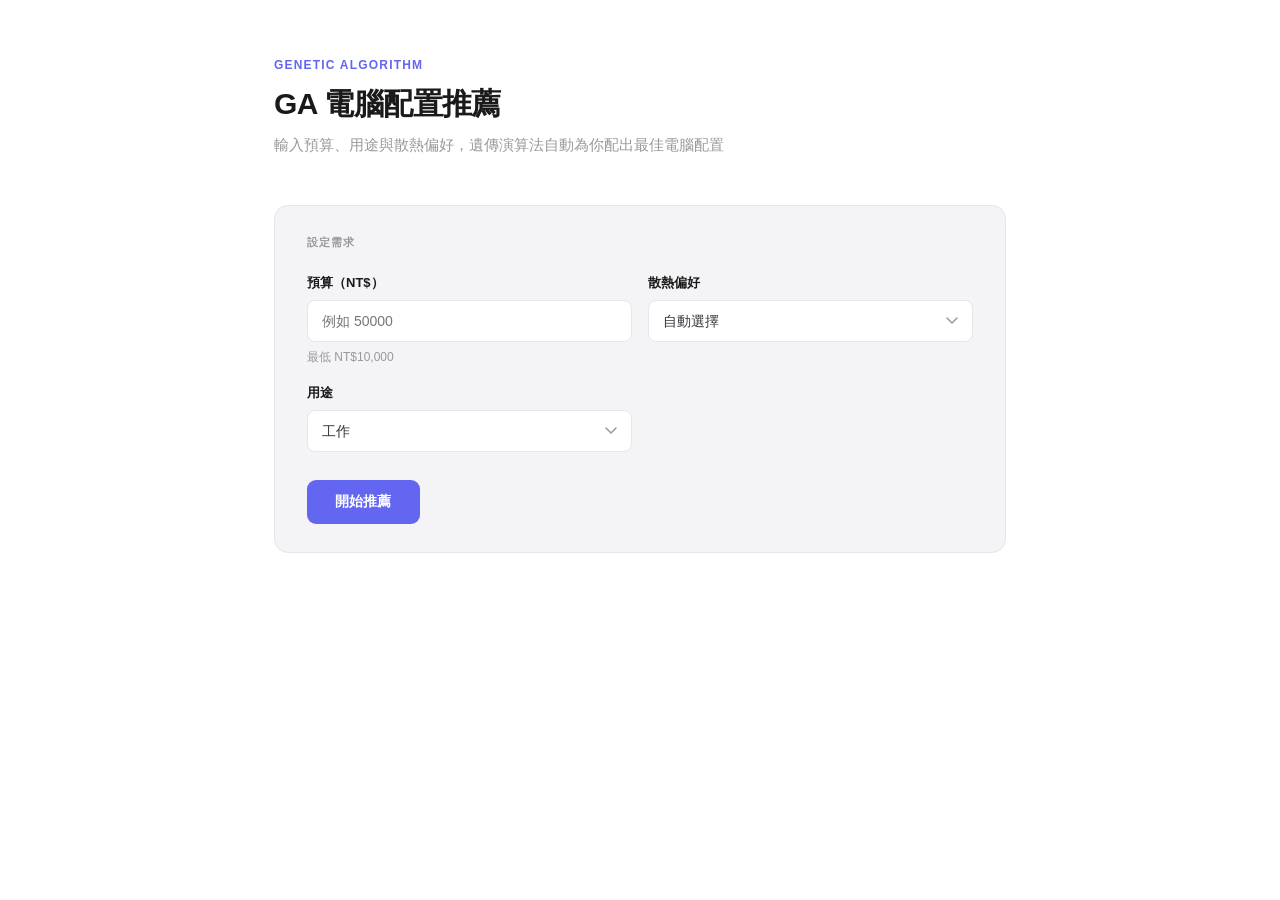
==== code/ga_pc_builder/static/index.html @ 05f3dcd7 "補齊 GA API 包裝層、前端與部署設定進版控 api.py、static/、修正過路徑的 config.py、Next.js 前端 web/ 先前都只存在本機工作目錄。這次一併加入 Dockerf" ====
<!DOCTYPE html>
<html lang="zh-TW">
<head>
  <meta charset="UTF-8">
  <meta name="viewport" content="width=device-width, initial-scale=1.0">
  <title>GA 電腦配置推薦</title>
  <style>
    *, *::before, *::after { box-sizing: border-box; margin: 0; padding: 0; }

    body {
      font-family: -apple-system, BlinkMacSystemFont, "Segoe UI", "Helvetica Neue", sans-serif;
      background: #ffffff;
      color: #33333a;
      font-size: 15px;
      line-height: 1.6;
    }

    /* ── Layout ─────────────────────────────────────────────────────────── */
    .page {
      max-width: 780px;
      margin: 0 auto;
      padding: 56px 24px 120px;
    }

    /* ── Header ─────────────────────────────────────────────────────────── */
    .header { margin-bottom: 48px; }

    .header-eyebrow {
      font-size: 12px;
      font-weight: 600;
      letter-spacing: 0.1em;
      text-transform: uppercase;
      color: #6366f1;
      margin-bottom: 10px;
    }

    .header h1 {
      font-size: 30px;
      font-weight: 700;
      color: #1a1a1a;
      letter-spacing: -0.6px;
      line-height: 1.25;
    }

    .header p {
      margin-top: 10px;
      font-size: 15px;
      color: #999999;
      max-width: 480px;
    }

    /* ── Card ───────────────────────────────────────────────────────────── */
    .card {
      background: #f4f4f7;
      border: 1px solid #e5e5ea;
      border-radius: 14px;
      padding: 28px 32px;
      margin-bottom: 16px;
    }

    .card-title {
      font-size: 11px;
      font-weight: 700;
      letter-spacing: 0.1em;
      text-transform: uppercase;
      color: #999999;
      margin-bottom: 22px;
    }

    /* ── Form ───────────────────────────────────────────────────────────── */
    .form-grid {
      display: grid;
      grid-template-columns: 1fr 1fr;
      gap: 16px;
    }

    .form-group { display: flex; flex-direction: column; gap: 6px; }

    .form-group label {
      font-size: 13px;
      font-weight: 600;
      color: #1a1a1a;
    }

    .form-group input,
    .form-group select {
      height: 42px;
      padding: 0 14px;
      border: 1px solid #e5e5ea;
      border-radius: 8px;
      background: #ffffff;
      color: #33333a;
      font-size: 14px;
      outline: none;
      transition: border-color 0.15s, box-shadow 0.15s;
      appearance: none;
      -webkit-appearance: none;
    }

    .form-group select {
      background-image: url("data:image/svg+xml,%3Csvg xmlns='http://www.w3.org/2000/svg' width='12' height='8' viewBox='0 0 12 8'%3E%3Cpath d='M1 1l5 5 5-5' stroke='%23999' stroke-width='1.5' fill='none' stroke-linecap='round'/%3E%3C/svg%3E");
      background-repeat: no-repeat;
      background-position: right 14px center;
      padding-right: 36px;
    }

    .form-group input:focus,
    .form-group select:focus {
      border-color: #6366f1;
      box-shadow: 0 0 0 3px rgba(99,102,241,0.12);
    }

    .form-group input.invalid {
      border-color: #f43f5e;
      box-shadow: 0 0 0 3px rgba(244,63,94,0.10);
    }

    .form-hint {
      font-size: 12px;
      color: #999999;
    }

    option:disabled { color: #c0c0c0; }

    /* ── Button ─────────────────────────────────────────────────────────── */
    .btn-row { margin-top: 28px; }

    .btn {
      display: inline-flex;
      align-items: center;
      gap: 8px;
      padding: 0 28px;
      height: 44px;
      background: #6366f1;
      color: #ffffff;
      border: none;
      border-radius: 9px;
      font-size: 14px;
      font-weight: 600;
      cursor: pointer;
      transition: opacity 0.15s, transform 0.1s;
      letter-spacing: 0.01em;
    }

    .btn:hover:not(:disabled) { opacity: 0.88; }
    .btn:active:not(:disabled) { transform: scale(0.98); }
    .btn:disabled { opacity: 0.45; cursor: not-allowed; }

    /* ── Loading ────────────────────────────────────────────────────────── */
    .loading {
      display: none;
      align-items: center;
      gap: 12px;
      margin-top: 24px;
      color: #999999;
      font-size: 13px;
    }
    .loading.visible { display: flex; }

    .spinner {
      flex-shrink: 0;
      width: 18px;
      height: 18px;
      border: 2px solid #e5e5ea;
      border-top-color: #6366f1;
      border-radius: 50%;
      animation: spin 0.75s linear infinite;
    }
    @keyframes spin { to { transform: rotate(360deg); } }

    /* ── Error ──────────────────────────────────────────────────────────── */
    .error-box {
      display: none;
      margin-top: 18px;
      padding: 12px 16px;
      background: #fff1f2;
      border: 1px solid #fecdd3;
      border-radius: 8px;
      color: #be123c;
      font-size: 13px;
    }
    .error-box.visible { display: block; }

    /* ── Results ────────────────────────────────────────────────────────── */
    .results { display: none; }
    .results.visible { display: block; }

    /* Total price */
    .total-block { margin-bottom: 26px; }

    .total-price {
      font-size: 34px;
      font-weight: 800;
      color: #6366f1;
      letter-spacing: -1px;
      line-height: 1;
    }

    .total-meta {
      margin-top: 6px;
      font-size: 13px;
      color: #999999;
    }

    /* Parts table */
    table {
      width: 100%;
      border-collapse: collapse;
    }

    th {
      text-align: left;
      font-size: 11px;
      font-weight: 700;
      color: #999999;
      text-transform: uppercase;
      letter-spacing: 0.08em;
      padding: 0 0 10px;
      border-bottom: 1px solid #e5e5ea;
    }

    td {
      padding: 12px 0;
      font-size: 14px;
      border-bottom: 1px solid #e5e5ea;
      vertical-align: middle;
    }

    tr:last-child td { border-bottom: none; }

    .col-cat {
      width: 76px;
      font-size: 12px;
      font-weight: 700;
      color: #1a1a1a;
      padding-right: 8px;
    }

    .col-name { color: #33333a; }

    .col-price {
      width: 100px;
      text-align: right;
      white-space: nowrap;
      font-size: 13px;
      font-variant-numeric: tabular-nums;
      color: #1a1a1a;
      font-weight: 500;
    }

    .col-score {
      width: 70px;
      text-align: right;
      font-size: 12px;
      font-variant-numeric: tabular-nums;
      color: #999999;
    }

    /* Compatibility */
    .compat-badge {
      display: inline-flex;
      align-items: center;
      gap: 6px;
      padding: 5px 12px;
      border-radius: 6px;
      font-size: 13px;
      font-weight: 600;
    }

    .compat-ok {
      background: #f0fdf4;
      border: 1px solid #bbf7d0;
      color: #15803d;
    }

    .compat-warn {
      background: #fff7ed;
      border: 1px solid #fed7aa;
      color: #c2410c;
    }

    .compat-issue-list {
      margin-top: 12px;
      display: flex;
      flex-direction: column;
      gap: 4px;
    }

    .compat-issue {
      font-size: 13px;
      color: #c2410c;
    }

    /* Upgrade suggestions */
    .upgrade-item {
      padding: 18px 0;
      border-bottom: 1px solid #e5e5ea;
    }
    .upgrade-item:last-child { border-bottom: none; }

    .upgrade-header {
      display: flex;
      align-items: center;
      gap: 10px;
      margin-bottom: 14px;
    }

    .upgrade-num {
      width: 22px;
      height: 22px;
      border-radius: 50%;
      background: #6366f1;
      color: #fff;
      font-size: 11px;
      font-weight: 700;
      display: inline-flex;
      align-items: center;
      justify-content: center;
      flex-shrink: 0;
    }

    .upgrade-cat {
      font-weight: 700;
      color: #1a1a1a;
      font-size: 14px;
    }

    .upgrade-cost {
      margin-left: auto;
      font-size: 14px;
      font-weight: 700;
      color: #6366f1;
    }

    .upgrade-parts {
      display: grid;
      grid-template-columns: 1fr 32px 1fr;
      gap: 8px;
      align-items: center;
      margin-bottom: 12px;
    }

    .upgrade-part {
      background: #ffffff;
      border: 1px solid #e5e5ea;
      border-radius: 8px;
      padding: 10px 12px;
    }

    .upgrade-part-label {
      font-size: 11px;
      color: #999999;
      font-weight: 600;
      margin-bottom: 3px;
    }

    .upgrade-part-name {
      font-size: 13px;
      color: #1a1a1a;
      font-weight: 500;
      line-height: 1.4;
    }

    .upgrade-part-price {
      font-size: 12px;
      color: #999999;
      margin-top: 3px;
    }

    .upgrade-arrow {
      text-align: center;
      color: #6366f1;
      font-size: 18px;
      font-weight: 300;
    }

    .upgrade-footer {
      font-size: 13px;
      color: #999999;
      display: flex;
      flex-wrap: wrap;
      gap: 6px;
      align-items: center;
    }

    .upgrade-benefit {
      color: #33333a;
      font-weight: 600;
    }

    .dot { color: #e5e5ea; }

    /* ── Responsive ─────────────────────────────────────────────────────── */
    @media (max-width: 580px) {
      .form-grid { grid-template-columns: 1fr; }
      .upgrade-parts { grid-template-columns: 1fr; }
      .upgrade-arrow { display: none; }
      .card { padding: 22px 20px; }
      .total-price { font-size: 28px; }
    }
  </style>
</head>
<body>
<div class="page">

  <!-- ── Header ── -->
  <header class="header">
    <div class="header-eyebrow">Genetic Algorithm</div>
    <h1>GA 電腦配置推薦</h1>
    <p>輸入預算、用途與散熱偏好，遺傳演算法自動為你配出最佳電腦配置</p>
  </header>

  <!-- ── Form card ── -->
  <div class="card">
    <div class="card-title">設定需求</div>
    <form id="form" novalidate>
      <div class="form-grid">

        <div class="form-group">
          <label for="budget">預算（NT$）</label>
          <input type="number" id="budget" min="10000" step="1000"
                 placeholder="例如 50000" required>
          <span class="form-hint">最低 NT$10,000</span>
        </div>

        <div class="form-group">
          <label for="cooling">散熱偏好</label>
          <select id="cooling">
            <option value="auto">自動選擇</option>
            <option value="風冷">風冷</option>
            <option id="opt-water" value="水冷" style="display:none">水冷</option>
          </select>
          <span class="form-hint" id="cooling-hint" style="display:none">預算 NT$100,000 以上可選水冷</span>
        </div>

        <div class="form-group">
          <label for="usage">用途</label>
          <select id="usage">
            <option value="工作" selected>工作</option>
            <option value="遊戲">遊戲</option>
            <option value="一般文書" disabled>一般文書（即將推出）</option>
          </select>
        </div>

      </div>

      <div class="btn-row">
        <button type="submit" class="btn" id="submit-btn">開始推薦</button>
      </div>
    </form>

    <div class="loading" id="loading">
      <div class="spinner"></div>
      <span>GA 演算法計算中，約需 8–12 秒…</span>
    </div>

    <div class="error-box" id="error-box"></div>
  </div>

  <!-- ── Results ── -->
  <div class="results" id="results">

    <!-- Best build -->
    <div class="card">
      <div class="card-title">最佳配置</div>
      <div class="total-block">
        <div class="total-price" id="total-price">—</div>
        <div class="total-meta" id="total-meta"></div>
      </div>
      <table>
        <thead>
          <tr>
            <th class="col-cat">類別</th>
            <th>型號</th>
            <th class="col-price">價格</th>
            <th class="col-score">情感分</th>
          </tr>
        </thead>
        <tbody id="parts-body"></tbody>
      </table>
    </div>

    <!-- Compatibility -->
    <div class="card">
      <div class="card-title">相容性檢查</div>
      <div id="compat-badge"></div>
      <div class="compat-issue-list" id="compat-issues"></div>
    </div>

    <!-- Upgrade suggestions -->
    <div class="card">
      <div class="card-title">升級建議</div>
      <div id="upgrades-body"></div>
    </div>

  </div>
</div>

<!-- ── RAG Chat Widget anchor ────────────────────────────────────────────────
     Mount your RAG widget here. This element is fixed to the bottom-right
     corner. Inject the widget script / web-component into #rag-widget-anchor.
─────────────────────────────────────────────────────────────────────────── -->
<div id="rag-widget-anchor" style="position:fixed;bottom:24px;right:24px;z-index:999;">
  <!-- RAG widget will be injected here -->
</div>

<script>
  const API = '/api/recommend';

  const form       = document.getElementById('form');
  const submitBtn  = document.getElementById('submit-btn');
  const loadingEl  = document.getElementById('loading');
  const errorBox   = document.getElementById('error-box');
  const resultsEl  = document.getElementById('results');
  const budgetInput = document.getElementById('budget');

  // ── Helpers ────────────────────────────────────────────────────────────────

  function ntd(n) {
    return 'NT$' + Number(n).toLocaleString('zh-TW');
  }

  function setLoading(on) {
    submitBtn.disabled = on;
    loadingEl.classList.toggle('visible', on);
  }

  function showError(msg) {
    errorBox.textContent = '錯誤：' + msg;
    errorBox.classList.add('visible');
  }

  function clearError() {
    errorBox.textContent = '';
    errorBox.classList.remove('visible');
  }

  // ── Form submit ────────────────────────────────────────────────────────────

  form.addEventListener('submit', async (e) => {
    e.preventDefault();
    clearError();

    const budget = parseInt(budgetInput.value, 10);
    if (!budget || budget < 10000) {
      budgetInput.classList.add('invalid');
      showError('預算至少需要 NT$10,000');
      budgetInput.focus();
      return;
    }
    budgetInput.classList.remove('invalid');

    const cooling = document.getElementById('cooling').value;
    const usage   = document.getElementById('usage').value;

    setLoading(true);
    resultsEl.classList.remove('visible');

    try {
      const resp = await fetch(API, {
        method: 'POST',
        headers: { 'Content-Type': 'application/json' },
        body: JSON.stringify({ budget, cooling_prefer: cooling, usage }),
      });

      if (!resp.ok) {
        const err = await resp.json().catch(() => ({}));
        throw new Error(err.detail || `HTTP ${resp.status}`);
      }

      const data = await resp.json();
      render(data);
    } catch (err) {
      showError(err.message);
    } finally {
      setLoading(false);
    }
  });

  budgetInput.addEventListener('input', () => {
    budgetInput.classList.remove('invalid');
    updateCoolingOptions();
  });

  function updateCoolingOptions() {
    const budget = parseInt(budgetInput.value, 10) || 0;
    const optWater = document.getElementById('opt-water');
    const coolingHint = document.getElementById('cooling-hint');
    const coolingSelect = document.getElementById('cooling');
    const showWater = budget >= 100000;

    optWater.style.display = showWater ? '' : 'none';
    coolingHint.style.display = showWater ? 'none' : (budget > 0 ? '' : 'none');

    if (!showWater && coolingSelect.value === '水冷') {
      coolingSelect.value = 'auto';
    }
  }

  // ── Render results ─────────────────────────────────────────────────────────

  function render(data) {
    // Total
    document.getElementById('total-price').textContent = ntd(data.total_price);
    document.getElementById('total-meta').textContent =
      `預算 ${ntd(data.budget)}　剩餘 ${ntd(Math.max(data.remaining, 0))}`;

    // Parts table
    const tbody = document.getElementById('parts-body');
    tbody.innerHTML = '';
    for (const p of data.parts) {
      const tr = document.createElement('tr');
      tr.innerHTML =
        `<td class="col-cat">${esc(p.category)}</td>` +
        `<td class="col-name">${esc(p.name)}</td>` +
        `<td class="col-price">${ntd(p.price)}</td>` +
        `<td class="col-score">${p.score.toFixed(2)}</td>`;
      tbody.appendChild(tr);
    }

    // Compatibility
    const compat = data.compatibility;
    const badgeEl = document.getElementById('compat-badge');
    const issuesEl = document.getElementById('compat-issues');

    if (compat.ok) {
      badgeEl.innerHTML =
        `<span class="compat-badge compat-ok">✓&nbsp; 無相容性問題</span>`;
      issuesEl.innerHTML = '';
    } else {
      badgeEl.innerHTML =
        `<span class="compat-badge compat-warn">⚠&nbsp; ` +
        `發現 ${compat.issues.length} 個問題（懲罰分 ${compat.penalty}）</span>`;
      issuesEl.innerHTML = compat.issues
        .map(i => `<div class="compat-issue">• ${esc(i)}</div>`)
        .join('');
    }

    // Upgrades
    const upgradesEl = document.getElementById('upgrades-body');
    if (!data.upgrades || data.upgrades.length === 0) {
      upgradesEl.innerHTML =
        `<p style="font-size:13px;color:#999">目前配置已是此預算最佳分配，無升級建議。</p>`;
    } else {
      upgradesEl.innerHTML = data.upgrades.map(u => `
        <div class="upgrade-item">
          <div class="upgrade-header">
            <span class="upgrade-num">${u.priority}</span>
            <span class="upgrade-cat">${esc(u.category)}</span>
            <span class="upgrade-cost">+ ${ntd(u.cost)}</span>
          </div>
          <div class="upgrade-parts">
            <div class="upgrade-part">
              <div class="upgrade-part-label">目前</div>
              <div class="upgrade-part-name">${esc(u.current_name)}</div>
              <div class="upgrade-part-price">${ntd(u.current_price)}</div>
            </div>
            <div class="upgrade-arrow">→</div>
            <div class="upgrade-part">
              <div class="upgrade-part-label">升級</div>
              <div class="upgrade-part-name">${esc(u.upgrade_name)}</div>
              <div class="upgrade-part-price">${ntd(u.upgrade_price)}</div>
            </div>
          </div>
          <div class="upgrade-footer">
            <span class="upgrade-benefit">${esc(u.benefit)}</span>
            <span class="dot">·</span>
            <span>${esc(u.reason)}</span>
            <span class="dot">·</span>
            <span>情感分 ${esc(u.sentiment_improvement)}</span>
          </div>
        </div>
      `).join('');
    }

    resultsEl.classList.add('visible');
    resultsEl.scrollIntoView({ behavior: 'smooth', block: 'start' });
  }

  // Prevent XSS when rendering user-facing strings from the API
  function esc(str) {
    return String(str)
      .replace(/&/g, '&amp;')
      .replace(/</g, '&lt;')
      .replace(/>/g, '&gt;')
      .replace(/"/g, '&quot;');
  }
</script>
<script src="http://localhost:8001/static/widget.js"></script>
</body>
</html>
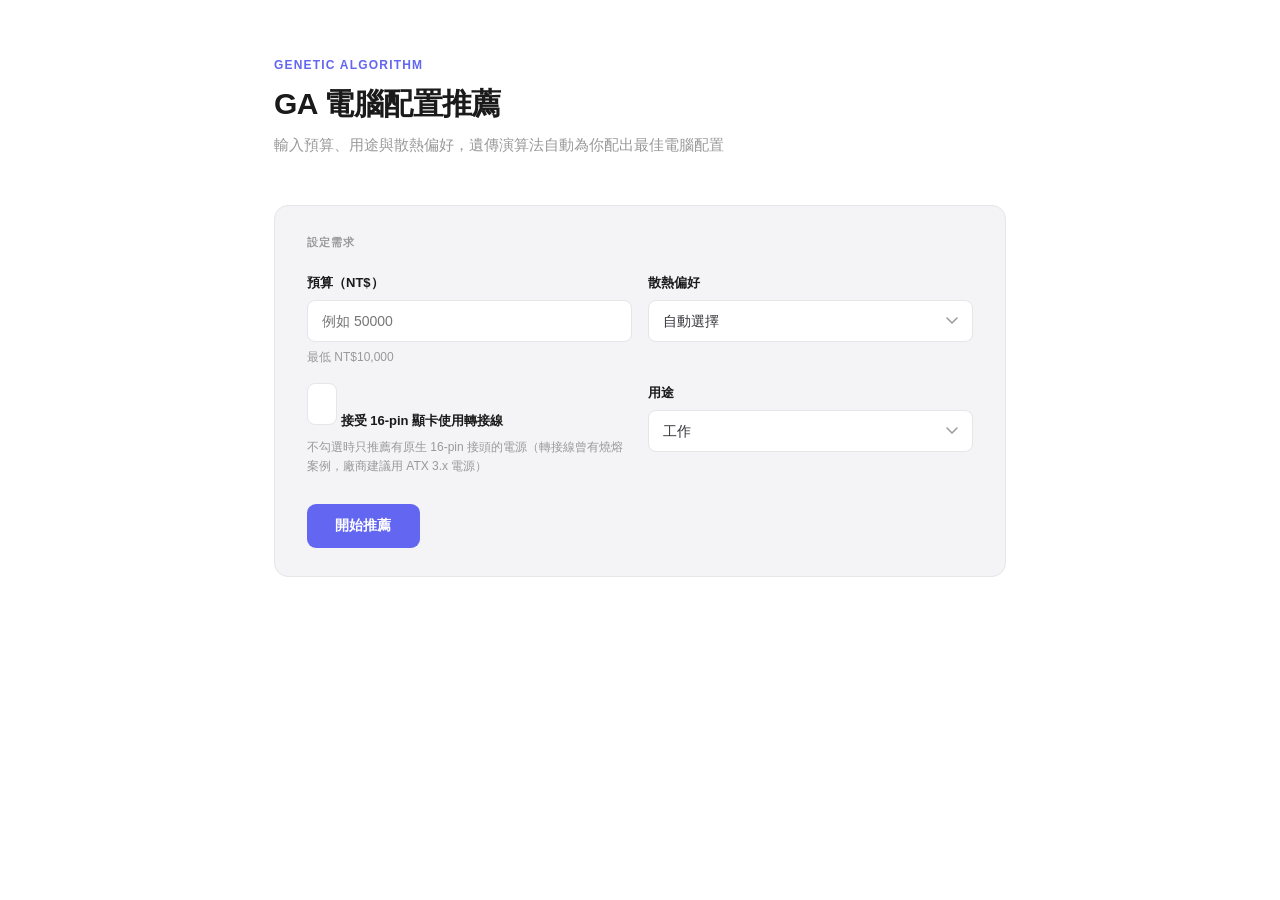
==== commit 663e86a2: "GA 修正 #19：16-pin 接頭由使用者決定是否接受轉接線；電源瓦數改用顯卡 TGP 與 CPU 實際功耗；預算下限顧到電源" ====
--- a/code/ga_pc_builder/static/index.html
+++ b/code/ga_pc_builder/static/index.html
@@ -428,9 +428,12 @@
           <select id="cooling">
             <option value="auto">自動選擇</option>
             <option value="風冷">風冷</option>
-            <option id="opt-water" value="水冷" style="display:none">水冷</option>
           </select>
-          <span class="form-hint" id="cooling-hint" style="display:none">預算 NT$100,000 以上可選水冷</span>
+        </div>
+
+        <div class="form-group">
+          <label><input type="checkbox" id="allow-adapter"> 接受 16-pin 顯卡使用轉接線</label>
+          <span class="form-hint">不勾選時只推薦有原生 16-pin 接頭的電源（轉接線曾有燒熔案例，廠商建議用 ATX 3.x 電源）</span>
         </div>
 
         <div class="form-group">
@@ -552,6 +555,7 @@
 
     const cooling = document.getElementById('cooling').value;
     const usage   = document.getElementById('usage').value;
+    const allow_16pin_adapter = document.getElementById('allow-adapter').checked;
 
     setLoading(true);
     resultsEl.classList.remove('visible');
@@ -560,7 +564,7 @@
       const resp = await fetch(API, {
         method: 'POST',
         headers: { 'Content-Type': 'application/json' },
-        body: JSON.stringify({ budget, cooling_prefer: cooling, usage }),
+        body: JSON.stringify({ budget, cooling_prefer: cooling, usage, allow_16pin_adapter }),
       });
 
       if (!resp.ok) {
@@ -583,18 +587,7 @@
   });
 
   function updateCoolingOptions() {
-    const budget = parseInt(budgetInput.value, 10) || 0;
-    const optWater = document.getElementById('opt-water');
-    const coolingHint = document.getElementById('cooling-hint');
-    const coolingSelect = document.getElementById('cooling');
-    const showWater = budget >= 100000;
-
-    optWater.style.display = showWater ? '' : 'none';
-    coolingHint.style.display = showWater ? 'none' : (budget > 0 ? '' : 'none');
-
-    if (!showWater && coolingSelect.value === '水冷') {
-      coolingSelect.value = 'auto';
-    }
+    // 水冷已停用（config.ENABLE_WATER_COOLING = False），散熱偏好只剩自動／風冷，不用依預算切換選項
   }
 
   // ── Render results ─────────────────────────────────────────────────────────
@@ -626,7 +619,10 @@
     if (compat.ok) {
       badgeEl.innerHTML =
         `<span class="compat-badge compat-ok">✓&nbsp; 無相容性問題</span>`;
-      issuesEl.innerHTML = '';
+      // 允許轉接線時，「需使用轉接線」會以不扣分的提醒出現
+      issuesEl.innerHTML = compat.issues
+        .map(i => `<div class="compat-issue">• ${esc(i)}</div>`)
+        .join('');
     } else {
       badgeEl.innerHTML =
         `<span class="compat-badge compat-warn">⚠&nbsp; ` +
